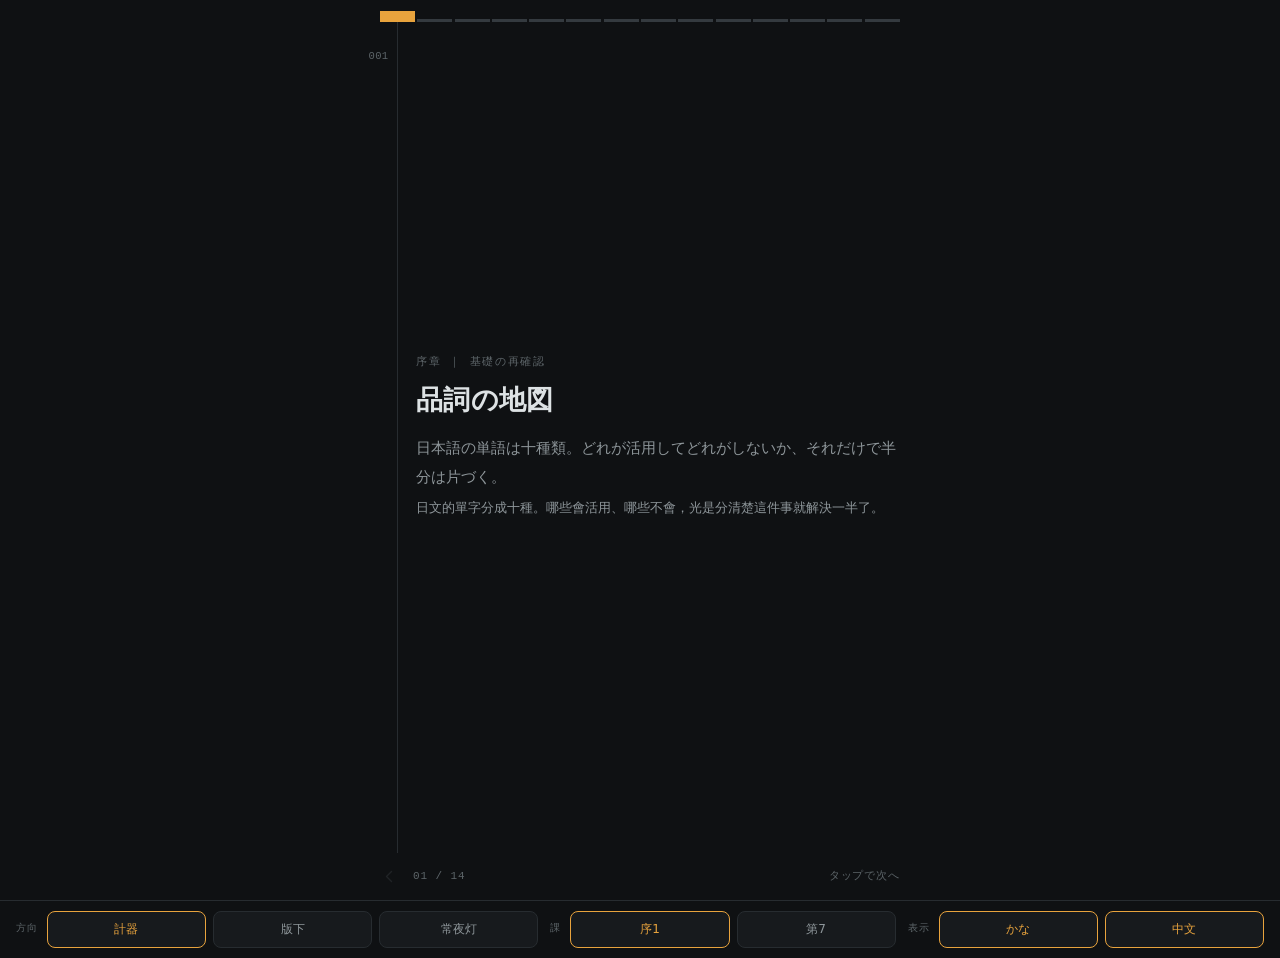
==== prototype.html @ c77ec1c5 "夜文法視覺原型：兩課內容、三個深色方向、言い換えカード" ====
<!DOCTYPE html>
<html lang="ja">
<head>
<meta charset="utf-8">
<meta name="viewport" content="width=device-width, initial-scale=1, viewport-fit=cover">
<meta name="apple-mobile-web-app-capable" content="yes">
<meta name="mobile-web-app-capable" content="yes">
<meta name="apple-mobile-web-app-status-bar-style" content="black-translucent">
<meta name="apple-mobile-web-app-title" content="夜文法">
<meta name="theme-color" content="#0F1113">
<title>夜文法 ｜ 視覺原型</title>
<style>
/* ── 三個深色方向 ───────────────────────────────── */
:root{
  --r-card:14px;
  --f-go:"Hiragino Sans","Hiragino Kaku Gothic ProN","Noto Sans JP","Yu Gothic",system-ui,sans-serif;
  --f-mi:"Hiragino Mincho ProN","Yu Mincho","Noto Serif JP",serif;
  --f-num:ui-monospace,"SF Mono",Menlo,monospace;
}
[data-dir="keiki"]{
  --bg:#0F1113; --bg2:#171A1D; --bg3:#1E2226;
  --tx:#DDE2E4; --tx2:#8E969A; --tx3:#5D6569;
  --sig:#E8A33D; --sig-dim:#7A5A26;
  --rule:#272C30; --rule2:#343A3F;
  --ok:#7FB2A0; --ng:#D2705F;
}
[data-dir="hanshita"]{
  --bg:#14161F; --bg2:#1C1F2B; --bg3:#242835;
  --tx:#E4E0D8; --tx2:#948FA3; --tx3:#615D70;
  --sig:#E2564C; --sig-dim:#75302E;
  --rule:#2A2E3C; --rule2:#373C4D;
  --ok:#8FA9C4; --ng:#E2564C;
}
[data-dir="joyato"]{
  --bg:#191512; --bg2:#221D18; --bg3:#2A241E;
  --tx:#E8DDCD; --tx2:#A3947F; --tx3:#6E6355;
  --sig:#7FA88B; --sig-dim:#3E5546;
  --rule:#2E271F; --rule2:#3C3428;
  --ok:#7FA88B; --ng:#C98A6A;
}

*{box-sizing:border-box;margin:0;padding:0}
html{-webkit-text-size-adjust:100%}
body{
  font-family:var(--f-go);
  background:var(--bg); color:var(--tx);
  min-height:100dvh;
  overscroll-behavior:none;
  -webkit-tap-highlight-color:transparent;
  touch-action:manipulation;
  transition:background .4s ease, color .4s ease;
  line-height:1.75;
}
::selection{background:var(--sig-dim);color:var(--tx)}
:focus-visible{outline:2px solid var(--sig);outline-offset:3px}
::-webkit-scrollbar{width:6px;height:6px}
::-webkit-scrollbar-thumb{background:var(--rule2);border-radius:3px}
::-webkit-scrollbar-track{background:transparent}

.wrap{
  min-height:100dvh; display:flex; flex-direction:column;
  padding-top:env(safe-area-inset-top);
  padding-bottom:env(safe-area-inset-bottom);
  max-width:var(--fw,560px); margin:0 auto;
  position:relative;
}

/* ── 刻度レール ─────────────────────────────────── */
.rail{
  display:flex; align-items:flex-end; gap:2px; height:22px;
  padding:10px 20px 0 20px; flex-shrink:0;
}
.rail i{
  flex:1; height:11px; background:var(--rule2); border-radius:0;
  transform:scaleY(.273); transform-origin:bottom;
  transition:transform .25s ease, background .25s ease;
}
.rail i.done{background:var(--sig-dim)}
.rail i.now{transform:scaleY(1);background:var(--sig)}

/* ── 版面 ───────────────────────────────────────── */
.stage{flex:1; display:flex; min-height:0}
.margin{
  width:38px; flex-shrink:0; padding-top:25px;
  display:flex; flex-direction:column; align-items:center; gap:9px;
  border-right:1px solid var(--rule);
}
.mk{font-family:var(--f-num); font-size:10.5px; letter-spacing:.03em; color:var(--sig)}
.mk.mute{color:var(--tx3)}
.mtick{width:10px;height:1px;background:var(--rule2)}
.mtick.on{background:var(--sig)}
.body{
  flex:1; min-width:0; padding:24px 20px 26px 18px; overflow-y:auto;
  display:flex; flex-direction:column;
}
.inner{width:100%}
.inner.mid{margin:auto 0}

/* ── 共通字體 ───────────────────────────────────── */
.lbl{font-size:11px;letter-spacing:.14em;color:var(--tx3);font-family:var(--f-num)}
.ja{font-family:var(--f-mi); font-size:19px; line-height:1.95; letter-spacing:.01em}
.ja.go{font-family:var(--f-go)}
.rd{font-size:12.5px;color:var(--tx3);line-height:1.7;margin-top:2px;font-family:var(--f-go)}
[data-rd="0"] .rd{display:none}
.zh{font-size:13.5px;color:var(--tx2);line-height:1.7;margin-top:4px}
.zhx{display:block;font-size:13px;color:var(--tx2);line-height:1.8;margin-top:5px}
.meta .zhx{font-size:12.5px;color:var(--tx3);margin-top:3px}
.vwhen .zhx{font-size:12px;color:var(--tx3);margin-top:2px}
[data-zh="0"] .zhx{display:none}
mark{background:none;color:var(--sig);font-weight:600}

/* ── 卡片區塊 ───────────────────────────────────── */
.h1{font-size:27px;line-height:1.4;font-weight:600;letter-spacing:.01em}
.h2{font-size:22px;line-height:1.5;font-weight:600;font-family:var(--f-mi)}
.intro{font-size:15px;color:var(--tx2);margin-top:14px;line-height:1.9;max-width:34em}
.meta{margin-top:18px;display:flex;flex-direction:column;gap:7px}
.meta div{display:flex;gap:10px;font-size:13px;align-items:baseline}
.meta b{font-weight:500;color:var(--tx3);flex-shrink:0;width:3.6em;font-size:11.5px;letter-spacing:.08em}
.meta span{color:var(--tx2);line-height:1.7}
.ex{margin-top:20px;display:flex;flex-direction:column;gap:16px}
.ex li{list-style:none;padding-left:13px;border-left:1px solid var(--rule2)}
ul.cons{margin-top:8px;display:flex;flex-direction:column;gap:11px}
ul.cons li{
  list-style:none;font-size:14px;color:var(--tx);line-height:1.8;
  padding-left:17px;position:relative;
}
ul.cons li::before{
  content:"";position:absolute;left:0;top:.72em;width:7px;height:1px;background:var(--sig);
}
.contrast{
  margin-top:20px;padding:14px 15px;background:var(--bg2);border-radius:var(--r-card);
  font-size:14px;line-height:1.85;color:var(--tx2);
}
.contrast em{font-style:normal;color:var(--tx);font-family:var(--f-mi)}

/* ── 單字 ───────────────────────────────────────── */
.word{display:flex;align-items:baseline;gap:12px;flex-wrap:wrap}
.word .w{font-family:var(--f-mi);font-size:34px;line-height:1.3;letter-spacing:.02em}
.pos{
  font-size:11px;letter-spacing:.1em;color:var(--sig);border:1px solid var(--sig-dim);
  padding:2px 7px;border-radius:3px;font-family:var(--f-go);white-space:nowrap;
}
.wr{font-size:14px;color:var(--tx3);margin-top:6px}
.wz{font-size:17px;color:var(--tx);margin-top:12px}
.note{margin-top:16px;font-size:13px;color:var(--tx2);line-height:1.8;padding-top:14px;border-top:1px solid var(--rule)}

/* ── 言い換え：刻度尺 ───────────────────────────── */
.scale{margin:22px 0 6px;position:relative;padding-bottom:26px}
.scale .bar{height:1px;background:var(--rule2);position:relative;margin:0 4px}
.scale .tick{
  position:absolute;top:-7px;width:1px;height:15px;background:var(--rule2);
  transform:translateX(-50%) scaleY(.6);transform-origin:bottom;
  transition:background .3s ease,transform .3s ease;
}
.scale .tick.on{background:var(--sig);transform:translateX(-50%) scaleY(1)}
.scale .cap{
  position:absolute;top:14px;font-size:10px;color:var(--tx3);
  transform:translateX(-50%);white-space:nowrap;font-family:var(--f-go);
  transition:color .3s ease;
}
.scale .cap.on{color:var(--sig)}
.intent{
  font-size:15px;color:var(--tx2);line-height:1.85;
  padding:14px 15px;background:var(--bg2);border-radius:var(--r-card);
}
.intent b{display:block;font-size:11px;letter-spacing:.14em;color:var(--tx3);
  font-family:var(--f-num);font-weight:400;margin-bottom:7px}
.ask{margin-top:22px;font-size:16px;color:var(--sig);line-height:1.8}
.hint{margin-top:9px;font-size:12.5px;color:var(--tx3)}
.vlist{margin-top:22px;display:flex;flex-direction:column;gap:19px}
.vitem{padding-left:14px;border-left:1px solid var(--rule2)}
.vitem.anchor{border-left-color:var(--sig)}
.vlist.slim{gap:13px}
.vlist.slim .ja{font-size:17px;line-height:1.75}
.vlvl{font-size:11px;letter-spacing:.1em;color:var(--sig);margin-bottom:5px;font-family:var(--f-go)}
.vwhen{font-size:12px;color:var(--tx3);margin-top:5px;line-height:1.7}
.lever{
  margin-top:24px;padding:16px 16px;background:var(--bg2);border-radius:var(--r-card);
}
.lever b{display:block;font-size:11px;letter-spacing:.14em;color:var(--sig);
  font-family:var(--f-num);font-weight:400;margin-bottom:9px}
.lever p{font-size:14px;line-height:1.95;color:var(--tx)}
.lever em{font-style:normal;color:var(--sig);font-weight:600}

/* ── 複習 ───────────────────────────────────────── */
.q{font-family:var(--f-mi);font-size:21px;line-height:1.9;margin-top:6px}
.opts{margin-top:26px;display:flex;flex-direction:column;gap:11px}
.opt{
  background:var(--bg2);border:1px solid var(--rule);color:var(--tx);
  font-family:var(--f-mi);font-size:18px;padding:15px 17px;border-radius:10px;
  text-align:left;cursor:pointer;width:100%;transition:border-color .2s ease,background .2s ease;
}
.opt:active{background:var(--bg3)}
.opt.ok{border-color:var(--ok);color:var(--ok)}
.opt.ng{border-color:var(--ng);color:var(--ng)}
.opt:disabled{cursor:default;opacity:1}
.why{margin-top:18px;font-size:14px;line-height:1.85;color:var(--tx2)}

/* ── 首頁與完了 ─────────────────────────────────── */
.center{flex:1;display:flex;flex-direction:column;justify-content:center;padding:0 26px}
.daynum{font-family:var(--f-num);font-size:12px;letter-spacing:.2em;color:var(--sig)}
.big{font-family:var(--f-mi);font-size:38px;line-height:1.35;margin-top:12px;letter-spacing:.02em}
.grp{font-size:13px;color:var(--tx3);margin-top:12px;letter-spacing:.06em}

/* ── 底部 ───────────────────────────────────────── */
.foot{
  flex-shrink:0;display:flex;align-items:center;gap:14px;
  padding:14px 20px calc(14px + env(safe-area-inset-bottom));
}
.back{
  background:none;border:none;padding:8px;margin:-8px;cursor:pointer;
  color:var(--tx3);display:flex;line-height:0;
}
.back:disabled{opacity:.22}
.count{font-family:var(--f-num);font-size:11px;color:var(--tx3);letter-spacing:.08em}
.spacer{flex:1}
.btn{
  background:var(--sig);color:var(--bg);border:none;font-family:var(--f-go);
  font-size:16px;font-weight:600;padding:15px 34px;border-radius:var(--r-card);
  cursor:pointer;letter-spacing:.04em;
}
.btn:active{filter:brightness(.9)}
.btn.ghost{background:none;color:var(--tx2);border:1px solid var(--rule2);font-weight:400}
.tapzone{position:absolute;inset:0;cursor:pointer;z-index:1}

/* ── 原型控制列（正式版不會有） ─────────────────── */
.proto{
  flex-shrink:0;border-top:1px solid var(--rule);background:var(--bg);
  padding:10px 16px calc(10px + env(safe-area-inset-bottom));
  display:flex;gap:7px;align-items:center;position:relative;z-index:3;
}
.proto span{font-size:9.5px;color:var(--tx3);letter-spacing:.1em;font-family:var(--f-num);margin-right:2px}
.proto button{
  flex:1;background:var(--bg2);border:1px solid var(--rule);color:var(--tx2);
  font-family:var(--f-go);font-size:12px;padding:9px 4px;border-radius:8px;cursor:pointer;
}
.proto button.on{border-color:var(--sig);color:var(--sig)}
.fade{animation:fi .26s cubic-bezier(.16,1,.3,1)}
@keyframes fi{from{opacity:0;transform:translateY(7px)}to{opacity:1;transform:none}}
@media (prefers-reduced-motion:reduce){.fade{animation:none}}
</style>
</head>
<body data-dir="keiki">
<!--
THESIS: 一課是一張印刷指定紙，語感是一支有刻度的量尺。拒絕語言 app 的兩個既定長相：
Duolingo 式的圓角遊戲化卡片，與 Anki 式的灰白極簡表單。
OWN-WORLD: 版下（印刷指定紙）× 夜間計器盤。左側留白欄放朱書き式的邊註，頂部是逐卡點亮的
刻度レール，言い換え用五段檢刻的量尺。明朝體承載日文內容，ゴシック承載介面，
字體本身就是語感軸線的一部分。三個夜間光線方向：計器、版下、常夜灯。
STORY: 他躺著看見今天要學什麼，一路點過去，在言い換えカード先自己想一遍再對答案，
最後知道語感差異是哪個槓桿造成的。
FIRST VIEWPORT: 課號在上方以等寬數字小字標示，單元名以明朝大字居中偏上，
主題群在其下，底部單一「はじめる」按鈕落在拇指自然位置。
FORM: 印刷指定紙與計器盤的融合，自七個候選中選出（抽籤腳本在 Windows 無輸出，已告知）。
FINISH: unreviewed and undocumented is unfinished; this build ends with the finish review, the verdict, and DESIGN.md
-->
<div class="wrap" id="app"></div>
<div class="proto">
  <span>方向</span>
  <button data-d="keiki">計器</button>
  <button data-d="hanshita">版下</button>
  <button data-d="joyato">常夜灯</button>
  <span style="margin-left:5px">課</span>
  <button data-day="1">序1</button>
  <button data-day="7">第7</button>
  <span style="margin-left:5px">表示</span>
  <button id="rdtog">かな</button>
  <button id="zhtog">中文</button>
</div>
<script>
/* ══ 內容：真實課程資料，依 CONTENT-SPEC.md 的結構 ══ */
const DATA = {
1:{
 day:1,part:0,group:"序章 ｜ 基礎の再確認",unit:"品詞の地図",
 intro:{ja:"日本語の単語は十種類。どれが活用してどれがしないか、それだけで半分は片づく。",
   zh:"日文的單字分成十種。哪些會活用、哪些不會，光是分清楚這件事就解決一半了。"},
 patterns:[
  {id:"1a",pattern:"自立語と付属語",
   conjugation:{ja:"単独で文節を作れるか",zh:"判準：能不能自己單獨構成文節"},
   meaning:{ja:"自立語はそれだけで意味が立つ語。付属語は自立語にくっついてしか存在できない語。",
     zh:"自立語自己就有意義。附屬語只能黏在自立語上，沒辦法單獨存在。"},
   register:{ja:"文法用語なので説明の場面だけ",zh:"文法術語，只在說明的時候用得到"},
   examples:[
    {ja:"私は本を読む。",rd:"わたしはほんをよむ。",zh:"自立語是「私、本、読む」，付属語是「は、を」。"},
    {ja:"きれいな花が咲いた。",rd:"きれいなはながさいた。",zh:"自立語是「きれいな、花、咲い」，付属語是「が、た」。"},
    {ja:"早く帰りたい。",rd:"はやくかえりたい。",zh:"自立語是「早く、帰り」，付属語是「たい」。"}],
   constraints:[
    {ja:"付属語は助詞と助動詞の二つだけ。この二つ以外は全部自立語。",
     zh:"附屬語只有助詞與助動詞這兩類，其餘全部都是自立語。"},
    {ja:"助詞は活用しない、助動詞は活用する。二つを分けるのはこれだけ。",
     zh:"助詞不活用，助動詞會活用。區分這兩者就只看這一點。"}],
   contrast:{ja:"「たい」は助動詞なので<em>たかった</em>と形が変わる。「は」は助詞なので何が起きても<em>は</em>のまま。ここが両者の境界線。",
     zh:"「たい」是助動詞，所以會變成「たかった」。「は」是助詞，不管怎樣都還是「は」。這就是兩者的分界線。"}},
  {id:"1b",pattern:"活用する語としない語",
   conjugation:{ja:"後ろの形が変わるか",zh:"判準：語尾會不會變形"},
   meaning:{ja:"十品詞のうち活用するのは動詞、イ形容詞、ナ形容詞、助動詞の四つだけ。",
     zh:"十個品詞裡會活用的只有四個：動詞、イ形容詞、ナ形容詞、助動詞。"},
   register:{ja:"全文体に共通する骨組み",zh:"所有文體共通的骨架"},
   examples:[
    {ja:"読む、読まない、読みます、読めば。",rd:"よむ、よまない、よみます、よめば。",zh:"動詞是活用的。"},
    {ja:"高い、高くない、高かった。",rd:"たかい、たかくない、たかかった。",zh:"イ形容詞是活用的。"},
    {ja:"静かだ、静かではない、静かだった。",rd:"しずかだ、しずかではない、しずかだった。",zh:"ナ形容詞是活用的。"},
    {ja:"ゆっくり。",rd:"ゆっくり。",zh:"副詞不論放到哪裡都是這個形，不活用。"}],
   constraints:[
    {ja:"活用する四つは述語になれる。活用しない語は単独で文を終われない。",
     zh:"會活用的那四類能當述語。不活用的詞沒辦法自己結束一個句子。"},
    {ja:"名詞は活用しないが、だ・です を付ければ述語になる。名詞が活用したのではなく、助動詞が付いただけ。",
     zh:"名詞不活用，但加上「だ・です」就能當述語。那是助動詞接上去，不是名詞自己在變。"}],
   contrast:{ja:"「静か」は名詞に見えるが<em>静かな部屋</em>と な で名詞にかかる。名詞なら<em>静かの部屋</em>になるはずで、そうならないからナ形容詞。",
     zh:"「静か」看起來像名詞，但它是用「な」去修飾名詞。如果真的是名詞，應該要能說「静かの部屋」，實際上不能，所以它是ナ形容詞。"}},
  {id:"1c",pattern:"十品詞の地図",
   conjugation:{ja:"自立語八つ＋付属語二つ",zh:"自立語八類＋附屬語兩類"},
   meaning:{ja:"活用する自立語が動詞・イ形容詞・ナ形容詞。活用しない自立語が名詞・副詞・連体詞・接続詞・感動詞。",
     zh:"會活用的自立語是動詞、イ形容詞、ナ形容詞。不活用的是名詞、副詞、連體詞、接續詞、感嘆詞。"},
   register:{ja:"全文体に共通",zh:"所有文體共通"},
   examples:[
    {ja:"今日は休みだ。",rd:"きょうはやすみだ。",zh:"「今日」是名詞不是副詞，因為它當得了主語。"},
    {ja:"この、その、大きな、いわゆる。",rd:"この、その、おおきな、いわゆる。",zh:"連体詞只能修飾名詞，而且不活用。"},
    {ja:"しかし、したがって、ちなみに。",rd:"しかし、したがって、ちなみに。",zh:"接続詞連接句與句，第 151 課會整組處理。"}],
   constraints:[
    {ja:"副詞は動詞と形容詞にかかる。連体詞は名詞にしかかからない。かかる先で見分ける。",
     zh:"副詞修飾動詞與形容詞，連體詞只修飾名詞。看它修飾誰就能分辨。"},
    {ja:"感動詞（ああ、はい、もしもし）は、活用しないのに単独で文になれる唯一の品詞。",
     zh:"感嘆詞（ああ、はい、もしもし）是唯一不活用、卻能自己成句的品詞。"}],
   contrast:{ja:"「大きな」と「大きい」は意味がほぼ同じでも品詞が違う。<em>大きな</em>は連体詞なので活用せず名詞にしかかからない。<em>箱が大きな</em>とは言えないが<em>箱が大きい</em>とは言える。",
     zh:"「大きな」與「大きい」意思幾乎一樣，品詞卻不同。「大きな」是連體詞，不活用，而且只能修飾名詞。所以能說「箱が大きい」，不能說「箱が大きな」。"}}],
 vocab:[
  {w:"転入届",r:"てんにゅうとどけ",pos:"名",zh:"遷入申報",
   ex:{ja:"引っ越したら十四日以内に転入届を出す。",zh:"搬家後十四天內要辦遷入申報。"},
   note:{ja:"出さないと国民健康保険の切り替えも止まる。",zh:"沒辦的話，國民健保的轉換也會跟著卡住。"}},
  {w:"窓口",r:"まどぐち",pos:"名",zh:"櫃檯、對外窗口",
   ex:{ja:"詳しいことは担当の窓口で聞いてください。",zh:"詳細情形請到負責的櫃檯詢問。"},
   note:{ja:"抽象的な「対外的な担当者」の意味でも使う。",zh:"也可以指抽象的「對外窗口、負責接洽的人」。"}},
  {w:"控え",r:"ひかえ",pos:"名",zh:"存根、副本",
   ex:{ja:"提出したら控えを必ずもらっておく。",zh:"送件後一定要拿到存根。"},
   note:{ja:"動詞「控える」から生まれた名詞。品詞が動いた例。",zh:"由動詞「控える」變出來的名詞，是品詞轉換的例子。"}},
  {w:"記入する",r:"きにゅうする",pos:"動Ⅲ",zh:"填寫",
   ex:{ja:"太枠の中だけ記入してください。",zh:"只要填寫粗框裡面就好。"},
   note:{ja:"和語の「書く」より事務的。書式のある紙に使う。",zh:"比和語的「書く」更事務性，用在有格式的表單上。"}},
  {w:"あらかじめ",r:"あらかじめ",pos:"副",zh:"事先、預先",
   ex:{ja:"あらかじめ電話で確認したほうが早い。",zh:"事先打電話確認比較快。"},
   note:{ja:"活用しないので副詞。「前もって」より少し改まる。",zh:"不活用所以是副詞。比「前もって」再正式一點。"}}],
 paraphrase:{
  intent:"要跟對方說，文件請事先填好再帶過來。",
  axis:"硬さ",
  variants:[
   {level:"くだけた",go:true,ja:"用紙、先に書いといて。",rd:"ようし、さきにかいといて。",zh:"表格先寫一寫喔。",
    when:{ja:"同僚や家族に、立ち話で",zh:"對同事或家人，站著隨口說"}},
   {level:"丁寧",go:true,ja:"用紙はあらかじめ記入しておいてください。",rd:"ようしはあらかじめきにゅうしておいてください。",zh:"表格請事先填好。",
    when:{ja:"社内の標準。誰に言っても事故にならない",zh:"公司內的標準說法，對誰講都不會出事"}},
   {level:"改まった",go:false,ja:"用紙にはあらかじめご記入の上、窓口までお持ちください。",rd:"ようしにはあらかじめごきにゅうのうえ、まどぐちまでおもちください。",zh:"請事先於表格上填寫完畢後，攜至櫃檯。",
    when:{ja:"来客向けの案内文、掲示物",zh:"給訪客看的說明文、公告"}}],
  lever:{ja:"動いたのは三つ。まず<em>語種</em>で、書く（和語）を記入する（漢語サ変）に替えた。次に<em>接続と文末</em>で、といて（縮約）を しておいて にし、さらに ご記入の上 という書面専用の接続にした。最後に<em>待遇表現</em>で、ご記入・お持ちください と相手側の動作を高めた。「〜の上」を口頭で使うと硬すぎて役所の人みたいになるので、そこが 丁寧 と 改まった の境目。",
   zh:"動了三個槓桿。第一是<em>語種</em>，把「書く」（和語）換成「記入する」（漢語サ変）。第二是<em>接續與文末</em>，「といて」這個縮約先還原成「しておいて」，再換成書面專用的「ご記入の上」。第三是<em>待遇表現</em>，用「ご記入」「お持ちください」把對方的動作抬高。「〜の上」講出口會硬得像公家機關在唸稿，那裡就是丁寧與改まった的分界。"}},
 review:[]
},
7:{
 day:7,part:1,group:"第一部 ｜ 助詞",unit:"は と が（一）",
 intro:{ja:"同じ名詞でも、聞き手がそれを知っているかどうかで助詞が変わる。ここが崩れると文章全体が読みにくくなる。",
   zh:"同一個名詞，會因為聽的人知不知道它而換助詞。這裡一亂，整篇文章就變得難讀。"},
 patterns:[
  {id:"7a",pattern:"〜が",
   conjugation:{ja:"名詞＋が"},
   meaning:{ja:"聞き手がまだ知らないものを、話の場に出す。目の前の出来事をそのまま述べるときも が。",
     zh:"把聽的人還不知道的東西端上檯面。直接描述眼前發生的事，也是用 が。"},
   register:{ja:"全文体。話し言葉でも書き言葉でも同じ働き",zh:"所有文體。口語與書面的作用相同"},
   examples:[
    {ja:"あ、エレベーターが来た。",rd:"あ、エレベーターがきた。",zh:"啊，電梯來了。"},
    {ja:"昔々、あるところにおじいさんが住んでいました。",rd:"むかしむかし、あるところにおじいさんがすんでいました。",zh:"很久很久以前，某個地方住著一位老爺爺。"},
    {ja:"どなたが窓口の担当ですか。",rd:"どなたがまどぐちのたんとうですか。",zh:"哪一位是櫃檯的負責人？"}],
   constraints:[
    {ja:"疑問詞が主語のときは必ず が。「誰は来ましたか」は成立しない。",
     zh:"疑問詞當主語的時候一定用 が。「誰は来ましたか」不成立。"},
    {ja:"目の前の現象をそのまま報告する文は が。「雨は降ってきた」にすると、雨について何か言う文に変わってしまう。",
     zh:"直接報告眼前現象的句子用 が。改成「雨は降ってきた」，就變成在談論「雨」這個主題了。"}],
   contrast:{ja:"は に替えると、その名詞がすでに話に出ている前提になる。初めて出す名詞に は を付けると、聞き手は<em>その話は知らないのだが</em>という気持ちになる。",
     zh:"換成 は，就等於預設那個名詞已經在對話裡出現過。對第一次提到的名詞用 は，聽的人心裡會浮現「你講的那個我並不知道啊」。"}},
  {id:"7b",pattern:"〜は",
   conjugation:{ja:"名詞＋は"},
   meaning:{ja:"すでに場に出ているものを主題として取り上げ、それについて述べる。",
     zh:"把已經在檯面上的東西提出來當主題，然後談論它。"},
   register:{ja:"全文体",zh:"所有文體"},
   examples:[
    {ja:"おじいさんは山へ柴刈りに行きました。",rd:"おじいさんはやまへしばかりにいきました。",zh:"老爺爺上山砍柴去了。"},
    {ja:"その書類は窓口で受け取れます。",rd:"そのしょるいはまどぐちでうけとれます。",zh:"那份文件可以在櫃檯領取。"},
    {ja:"田中さんはまだ来ていません。",rd:"たなかさんはまだきていません。",zh:"田中先生還沒到。"}],
   constraints:[
    {ja:"話し手と聞き手の両方が「それ」と特定できるものにしか付かない。",
     zh:"只能接在說話者與聽者雙方都能指認出「就是那個」的東西後面。"},
    {ja:"疑問詞そのものには付かない。「何は」「誰は」は不可。",
     zh:"不能直接接在疑問詞後面，「何は」「誰は」都不行。"}],
   contrast:{ja:"が が場に出す助詞なら、は は場に出たものを受け取る助詞。<em>出す</em>と<em>受ける</em>で役割が分かれていると考えると、次の初出再出の原則がそのまま導ける。",
     zh:"如果說 が 是把東西端上檯面的助詞，は 就是接住檯面上那個東西的助詞。用「端出」與「接住」來理解，下一個初次登場與再次登場的原則就能自然推出來。"}},
  {id:"7c",pattern:"初出と再出",
   conjugation:{ja:"一つの談話の中での流れ",zh:"同一段談話裡的流動"},
   meaning:{ja:"名詞は が で登場し、は で受け継がれる。物語も報告書も同じ。",
     zh:"名詞用 が 登場，用 は 接續下去。故事跟報告書都一樣。"},
   register:{ja:"全文体。特に書き言葉で崩れると読みにくくなる",zh:"所有文體。書面語裡一亂會特別難讀"},
   examples:[
    {ja:"駅前に新しいカフェができた。そのカフェは夜十一時までやっている。",rd:"えきまえにあたらしいカフェができた。そのカフェはよるじゅういちじまでやっている。",zh:"車站前開了一家新咖啡店。那家店營業到晚上十一點。"},
    {ja:"会議で一つ問題が出ました。その問題については明日話しましょう。",rd:"かいぎでひとつもんだいがでました。そのもんだいについてはあしたはなしましょう。",zh:"會議上出現了一個問題。那個問題明天再談吧。"},
    {ja:"担当者から連絡がありました。連絡の内容は添付のとおりです。",rd:"たんとうしゃかられんらくがありました。れんらくのないようはてんぷのとおりです。",zh:"負責人來聯絡了。聯絡內容如附件所示。"}],
   constraints:[
    {ja:"一度 は で受けた名詞をまた が で出すと、別のものを指すか、対比の意味が生じる。",
     zh:"已經用 は 接過的名詞又用 が 端出來，不是在指另一個東西，就是產生了對比的意思。"},
    {ja:"この原則が働かないのが、対比の は と排他の が。それは次の課で扱う。",
     zh:"這個原則不適用的場合是對比的 は 與排他的 が，下一課處理。"}],
   contrast:{ja:"逆に言えば、文章が読みにくいときは この 出す と 受ける の順序が壊れていることが多い。<em>が</em>ばかり続く文章は情報が場に積み上がらず、<em>は</em>から始まる文章は聞き手を置き去りにする。",
     zh:"反過來說，文章讀起來卡的時候，多半是「端出」與「接住」的順序壞掉了。整篇都用 が，資訊堆不起來；劈頭就用 は，會把讀的人丟在後面。"}}],
 vocab:[
  {w:"圏外",r:"けんがい",pos:"名",zh:"收不到訊號",
   ex:{ja:"この辺りはトンネルを抜けるまで圏外だ。",zh:"這一帶到出隧道為止都收不到訊號。"},
   note:{ja:"比喩で「対象外」の意味にも使う。",zh:"也能比喻成「不在範圍內、被排除在外」。"}},
  {w:"再起動",r:"さいきどう",pos:"名・動Ⅲ",zh:"重新開機",
   ex:{ja:"更新のあと一度再起動が必要です。",zh:"更新後需要重新開機一次。"},
   note:{ja:"和語なら「立ち上げ直す」。漢語のほうが硬い。",zh:"和語會說「立ち上げ直す」，漢語這個比較硬。"}},
  {w:"途切れる",r:"とぎれる",pos:"動Ⅱ",zh:"中斷",
   ex:{ja:"電波が途切れて話が聞こえなくなった。",zh:"訊號中斷，聽不到對方說話了。"},
   note:{ja:"自動詞。他動詞は「途切れさせる」ではなく「切る」を使う。",zh:"自動詞。要講他動的時候不用「途切れさせる」，直接用「切る」。"}},
  {w:"立ち上がる",r:"たちあがる",pos:"動Ⅰ",zh:"（程式）啟動",
   ex:{ja:"アプリが立ち上がるまで少し待つ。",zh:"等程式啟動一下。"},
   note:{ja:"人が立つ意味と同じ語。機械にも使うのは和語の柔らかさ。",zh:"跟人站起來是同一個字。能用在機器上，是和語柔軟的地方。"}},
  {w:"頻繁",r:"ひんぱん",pos:"ナ形",zh:"頻繁",
   ex:{ja:"頻繁に落ちるなら設定を見直したほうがいい。",zh:"如果常常當掉，最好檢查一下設定。"},
   note:{ja:"ナ形容詞。副詞にするときは 頻繁に。口語なら しょっちゅう。",zh:"ナ形容詞。當副詞用要說「頻繁に」。口語會說「しょっちゅう」。"}}],
 paraphrase:{
  intent:"要說明，網路常常斷線。",
  axis:"硬さ",
  variants:[
   {level:"くだけた",go:true,ja:"ネット、しょっちゅう切れるんだよね。",rd:"ネット、しょっちゅうきれるんだよね。",zh:"網路常常斷掉耶。",
    when:{ja:"友達や同期に、愚痴まじりで",zh:"對朋友或同期，帶點抱怨"}},
   {level:"丁寧",go:true,ja:"ネットが頻繁に途切れるんです。",rd:"ネットがひんぱんにとぎれるんです。",zh:"網路很常斷線。",
    when:{ja:"同僚や窓口に相談するとき",zh:"跟同事或櫃檯反映的時候"}},
   {level:"改まった",go:false,ja:"通信が頻繁に途切れる状況が続いております。",rd:"つうしんがひんぱんにとぎれるじょうきょうがつづいております。",zh:"通訊頻繁中斷的情形持續發生中。",
    when:{ja:"障害報告、取引先への連絡",zh:"故障報告、通知客戶"}}],
  lever:{ja:"動いたのは四つ。<em>語種</em>で しょっちゅう（和語）を 頻繁に（漢語）に、ネット（外来語の略）を 通信（漢語）に替えた。<em>縮約と省略</em>で、助詞を落とした ネット、 を ネットが と戻した。<em>人称の消去</em>が一番効いていて、切れる という出来事を 途切れる状況が続く と名詞化すると、困っている人の顔が消えて事実報告になる。最後に<em>接続と文末</em>で んだ（説明の口語）を外し ております（謙譲語Ⅱ）にした。ここで が が働いているのも見どころで、通信 は初出なので は ではなく が。",
   zh:"動了四個槓桿。<em>語種</em>上，「しょっちゅう」（和語）換成「頻繁に」（漢語），「ネット」（外來語略稱）換成「通信」（漢語）。<em>縮約與省略</em>上，把省掉的助詞補回來，「ネット、」變成「ネットが」。最有效的是<em>人稱的消去</em>：把「切れる」這個事件名詞化成「途切れる状況が続く」，困擾的人就從畫面上消失了，變成純粹的事實陳述。最後是<em>接續與文末</em>，拿掉口語說明語氣的「んだ」，換成謙讓語Ⅱ的「ております」。這裡也看得到 が 在工作：「通信」是初次登場，所以用 が 不用 は。"}},
 review:[
  {q:"「明日はちょっと＿＿。」（誘いを断るとき）",options:["難しいかな","不可能です"],answer:0,fromDay:6,
   why:{ja:"ぼかしは断定を避けて角を立てないための技術。不可能です は事実として強すぎて、断りではなく拒絶になる。",
     zh:"模糊表達是為了避開斷定、不把話說僵。「不可能です」作為事實太強，那不是婉拒是拒絕。"}},
  {q:"「ビール＿＿ください。」",options:["二杯","二個"],answer:0,fromDay:3,
   why:{ja:"液体を容器で数えるときは 杯。個 は形のあるものを漠然と数えるときで、瓶なら 二本 になる。",
     zh:"液體用容器來數的時候用「杯」。「個」是概略地數有形狀的東西，如果是瓶裝就會說「二本」。"}},
  {q:"「大きな」の品詞は？",options:["連体詞","イ形容詞"],answer:0,fromDay:1,
   why:{ja:"大きな は活用しない。大きい・大きくない と変化できるのがイ形容詞で、大きな にはその形がない。",
     zh:"「大きな」不活用。能變成「大きい・大きくない」的才是イ形容詞，「大きな」沒有那些形。"}}]
}};

const LEVELS=["くだけた","普通","丁寧","改まった","格式"];
const DIRS=["keiki","hanshita","joyato"];
const app=document.getElementById("app");
let day=1,idx=0,stage=0,answered={};

/* 卡片序列 */
function cards(d){
  const c=[{t:"topic"}];
  d.patterns.forEach((p,i)=>{c.push({t:"pattern",i});c.push({t:"cons",i})});
  d.vocab.forEach((v,i)=>c.push({t:"vocab",i}));
  c.push({t:"para"});
  d.review.forEach((r,i)=>c.push({t:"review",i}));
  c.push({t:"done"});
  return c;
}
const esc=s=>s.replace(/[&<]/g,m=>({"&":"&amp;","<":"&lt;"}[m]));
const ARROW='<svg width="19" height="19" viewBox="0 0 19 19" fill="none" stroke="currentColor" stroke-width="1.4" stroke-linecap="round" stroke-linejoin="round"><path d="M11.5 4.5 6.5 9.5l5 5"/></svg>';
const SCALEMARK='<svg width="15" height="11" viewBox="0 0 15 11" fill="none" stroke="currentColor" stroke-width="1" stroke-linecap="round" style="color:var(--sig)"><path d="M.5 8h14M3 8V4M7.5 8V2.5M12 8V5"/></svg>';
const REVMARK='<svg width="13" height="10" viewBox="0 0 13 10" fill="none" stroke="currentColor" stroke-width="1" stroke-linecap="round" stroke-linejoin="round" style="color:var(--tx3)"><path d="M12.5 1v2.5a2 2 0 0 1-2 2H1.5M4 3 1.5 5.5 4 8"/></svg>';
const dayMark=n=>`<div class="mk mute">${String(n).padStart(3,"0")}</div>`;
/* 雙語欄位：字串視為只有日文，物件則日文在上中文在下 */
const bi=o=>typeof o==="string"?o:o.ja+(o.zh?`<span class="zhx">${o.zh}</span>`:"");

function railHTML(n,cur){
  let s='<div class="rail">';
  for(let i=0;i<n;i++)s+=`<i class="${i<cur?"done":i===cur?"now":""}"></i>`;
  return s+"</div>";
}
function exHTML(list,mincho){
  return '<ul class="ex">'+list.map(e=>
    `<li><div class="ja${mincho?"":" go"}">${esc(e.ja)}</div>`+
    `<div class="rd">${esc(e.rd)}</div><div class="zh">${esc(e.zh)}</div></li>`).join("")+"</ul>";
}

function render(){
  const d=DATA[day],seq=cards(d),c=seq[idx];
  let margin="",body="",foot="",tap=true;

  if(c.t==="topic"){
    margin=dayMark(d.day);
    body=`<div class="lbl">${esc(d.group)}</div>
      <h1 class="h1" style="margin-top:10px;font-family:var(--f-mi)">${esc(d.unit)}</h1>
      <p class="intro">${bi(d.intro)}</p>`;
  }
  else if(c.t==="pattern"){
    const p=d.patterns[c.i];
    margin=dayMark(d.day)+`<div class="mk">${p.id}</div><div class="mtick on"></div>`;
    body=`<div class="h2">${esc(p.pattern)}</div>
      <div class="meta">
        <div><b>接続</b><span>${bi(p.conjugation)}</span></div>
        <div><b>意味</b><span>${bi(p.meaning)}</span></div>
        <div><b>文体</b><span>${bi(p.register)}</span></div>
      </div>${exHTML(p.examples,true)}`;
  }
  else if(c.t==="cons"){
    const p=d.patterns[c.i];
    margin=dayMark(d.day)+`<div class="mk">${p.id}</div><div class="mtick"></div><div class="mtick on"></div>`;
    body=`<div class="lbl">使用制限</div>
      <div class="h2" style="margin-top:8px;font-size:19px">${esc(p.pattern)}</div>
      <ul class="cons">${p.constraints.map(x=>`<li>${bi(x)}</li>`).join("")}</ul>
      <div class="contrast">${bi(p.contrast)}</div>`;
  }
  else if(c.t==="vocab"){
    const v=d.vocab[c.i];
    margin=dayMark(d.day)+`<div class="mk">${String(c.i+1).padStart(2,"0")}<span style="color:var(--tx3)">/${d.vocab.length}</span></div>`;
    body=`<div class="word"><div class="w">${esc(v.w)}</div><div class="pos">${esc(v.pos)}</div></div>
      <div class="wr">${esc(v.r)}</div>
      <div class="wz">${esc(v.zh)}</div>
      <ul class="ex" style="margin-top:24px"><li><div class="ja">${esc(v.ex.ja)}</div>
      <div class="zh">${esc(v.ex.zh)}</div></li></ul>
      <div class="note">${bi(v.note)}</div>`;
  }
  else if(c.t==="para"){
    const p=d.paraphrase;
    margin=dayMark(d.day)+SCALEMARK;
    const pos=l=>LEVELS.indexOf(l), used=p.variants.map(v=>pos(v.level));
    let sc='<div class="scale"><div class="bar">';
    LEVELS.forEach((l,i)=>{
      const x=(i/(LEVELS.length-1))*100;
      const on=stage>=1&&used.includes(i);
      sc+=`<div class="tick${on?" on":""}" style="left:${x}%"></div>`;
      sc+=`<div class="cap${on?" on":""}" style="left:${x}%">${l}</div>`;
    });
    sc+="</div></div>";
    const anchor=p.variants.find(v=>v.level==="丁寧")||p.variants[1];
    body=`<div class="lbl">言い換え ｜ ${esc(p.axis)}の軸</div>${sc}
      <div class="intent"><b>伝えたい内容</b>${esc(p.intent)}</div>`;
    if(stage===0){
      body+=`<div class="vlist"><div class="vitem anchor">
        <div class="vlvl">いま言えるところ</div>
        <div class="ja go">${esc(anchor.ja)}</div><div class="rd">${esc(anchor.rd)}</div></div></div>
        <div class="ask">${p.axis==="硬さ"?"もっとくだけては？　もっと改まっては？":"もっとぼかすには？　もっと精密にするには？"}</div>
        <div class="hint">口に出さなくていい。心の中で一度言ってから進む。</div>`;
    }else if(stage===1){
      body+='<div class="vlist">'+p.variants.map(v=>
        `<div class="vitem"><div class="vlvl">${esc(v.level)}</div>
        <div class="ja${v.go?" go":""}">${esc(v.ja)}</div>
        <div class="rd">${esc(v.rd)}</div><div class="zh">${esc(v.zh)}</div>
        <div class="vwhen">${bi(v.when)}</div></div>`).join("")+"</div>";
    }else{
      body+='<div class="vlist slim">'+p.variants.map(v=>
        `<div class="vitem"><div class="vlvl">${esc(v.level)}</div>
        <div class="ja${v.go?" go":""}">${esc(v.ja)}</div></div>`).join("")+"</div>"+
        `<div class="lever"><b>何が効いたか　この差はどこから来たか</b><p>${bi(p.lever)}</p></div>`;
    }
  }
  else if(c.t==="review"){
    const r=d.review[c.i],key=day+"-"+c.i,a=answered[key];
    margin=dayMark(d.day)+REVMARK+`<div class="mk mute">${String(r.fromDay).padStart(3,"0")}</div>`;
    body=`<div class="lbl">かるい復習 ${c.i+1} / ${d.review.length}</div>
      <div class="q">${esc(r.q)}</div><div class="opts">`+
      r.options.map((o,i)=>{
        let cl="opt";
        if(a!==undefined)cl+= i===r.answer?" ok":(i===a?" ng":"");
        return `<button class="${cl}" data-opt="${i}" ${a!==undefined?"disabled":""}>${esc(o)}</button>`;
      }).join("")+"</div>";
    if(a!==undefined)body+=`<div class="why">${bi(r.why)}</div>`;
    tap = a!==undefined;
  }
  else if(c.t==="done"){
    margin=dayMark(d.day);
    body=`<div class="daynum">第 ${String(d.day).padStart(3,"0")} 課　完了</div>
      <div class="big" style="font-size:29px">${esc(d.unit)}</div>
      <div style="margin-top:30px;display:flex;flex-direction:column;gap:13px">
      ${d.patterns.map(p=>`<div style="display:flex;gap:14px;align-items:baseline">
        <span class="lbl" style="width:2.2em;flex-shrink:0">${p.id}</span>
        <span style="font-family:var(--f-mi);font-size:17px">${esc(p.pattern)}</span></div>`).join("")}
      </div>
      <div class="grp" style="margin-top:32px">明日：第 ${d.day+1} 課</div>`;
    tap=false;
    foot=`<button class="btn ghost" id="again">もう一度</button><div class="spacer"></div>
          <button class="btn" id="home">おわり</button>`;
  }

  const total=seq.length;
  if(!foot)foot=`<button class="back" id="back" ${idx===0?"disabled":""}>${ARROW}</button>
    <div class="count">${String(idx+1).padStart(2,"0")} / ${String(total).padStart(2,"0")}</div>
    <div class="spacer"></div>
    <div class="count" style="color:var(--tx3)">${c.t==="para"&&stage<2?"タップで続き":"タップで次へ"}</div>`;

  app.innerHTML=railHTML(total,idx)+
    `<div class="stage"><div class="margin">${margin}</div>
     <div class="body"><div class="inner fade${c.t==="topic"||c.t==="done"?" mid":""}">${body}</div></div></div>
     <div class="foot">${foot}</div>`+
    (tap?'<div class="tapzone" id="tz"></div>':"");

  const tz=document.getElementById("tz");
  if(tz)tz.onclick=()=>{ if(Date.now()-swipedAt>400)next(); };
  const b=document.getElementById("back");
  if(b)b.onclick=e=>{e.stopPropagation();prev()};
  app.querySelectorAll("[data-opt]").forEach(el=>el.onclick=e=>{
    e.stopPropagation();
    answered[day+"-"+cards(DATA[day])[idx].i]=+el.dataset.opt;render();
  });
  const ag=document.getElementById("again");
  if(ag)ag.onclick=()=>{idx=0;stage=0;answered={};render()};
  const hm=document.getElementById("home");
  if(hm)hm.onclick=()=>{idx=0;stage=0;answered={};render()};
}
function next(){
  const seq=cards(DATA[day]),c=seq[idx];
  if(c.t==="para"&&stage<2){stage++;render();return}
  if(idx<seq.length-1){idx++;stage=0;render()}
}
function prev(){
  const c=cards(DATA[day])[idx];
  if(c.t==="para"&&stage>0){stage--;render();return}
  if(idx>0){idx--;stage=cards(DATA[day])[idx].t==="para"?2:0;render()}
}
document.addEventListener("keydown",e=>{
  if(e.key==="ArrowRight"||e.key===" ")next();
  if(e.key==="ArrowLeft")prev();
});
/* 左右滑動。垂直捲動優先，斜著滑不算 */
let sx=0,sy=0,swipedAt=0;
app.addEventListener("touchstart",e=>{
  const t=e.changedTouches[0];sx=t.clientX;sy=t.clientY;
},{passive:true});
app.addEventListener("touchend",e=>{
  const t=e.changedTouches[0],dx=t.clientX-sx,dy=t.clientY-sy;
  if(Math.abs(dx)>55&&Math.abs(dx)>Math.abs(dy)*1.6){
    swipedAt=Date.now();
    if(dx<0)next(); else prev();
  }
},{passive:true});
document.querySelectorAll("[data-d]").forEach(b=>b.onclick=()=>{
  document.body.dataset.dir=b.dataset.d;
  document.querySelectorAll("[data-d]").forEach(x=>x.classList.toggle("on",x===b));
});
const rdBtn=document.getElementById("rdtog"),zhBtn=document.getElementById("zhtog");
rdBtn.onclick=()=>{
  const on=document.body.dataset.rd!=="0";
  document.body.dataset.rd=on?"0":"1";
  rdBtn.classList.toggle("on",!on);
};
zhBtn.onclick=()=>{
  const on=document.body.dataset.zh!=="0";
  document.body.dataset.zh=on?"0":"1";
  zhBtn.classList.toggle("on",!on);
};
document.querySelectorAll("[data-day]").forEach(b=>b.onclick=()=>{
  day=+b.dataset.day;idx=0;stage=0;answered={};
  document.querySelectorAll("[data-day]").forEach(x=>x.classList.toggle("on",x===b));
  render();
});
/* 網址參數：?dir=keiki|hanshita|joyato &day=1|7 &i=卡片序號 &s=言い換え段階 */
const qs=new URLSearchParams(location.search);
const qd=qs.get("dir"); if(qd&&DIRS.includes(qd))document.body.dataset.dir=qd;
const qw=+qs.get("w"); if(qw>=280&&qw<=560)document.documentElement.style.setProperty("--fw",qw+"px");
const qy=+qs.get("day"); if(DATA[qy])day=qy;
const qi=+qs.get("i"); if(qi>=0&&qi<cards(DATA[day]).length)idx=qi;
const q3=+qs.get("s"); if(q3>=0&&q3<=2)stage=q3;
document.body.dataset.rd=qs.get("rd")==="0"?"0":"1";
document.body.dataset.zh=qs.get("zh")==="0"?"0":"1";
if(document.body.dataset.rd==="1")document.getElementById("rdtog").classList.add("on");
if(document.body.dataset.zh==="1")document.getElementById("zhtog").classList.add("on");
if(qs.get("ans")==="1")DATA[day].review.forEach((r,i)=>answered[day+"-"+i]=r.answer);
document.querySelector(`[data-d="${document.body.dataset.dir}"]`).classList.add("on");
document.querySelector(`[data-day="${day}"]`).classList.add("on");
render();
if(qs.get("dbg")==="1"){
  const w=document.querySelector(".wrap"),b=document.querySelector(".body"),
        st=document.querySelector(".stage"),pr=document.querySelector(".proto");
  const d=document.createElement("div");
  d.style.cssText="position:fixed;top:0;left:0;z-index:99;background:#000;color:#0f0;font:11px monospace;padding:4px;line-height:1.5;white-space:pre";
  d.textContent=[
   "innerW "+innerWidth+"  docClientW "+document.documentElement.clientWidth,
   "html.sW "+document.documentElement.scrollWidth+"  body.sW "+document.body.scrollWidth,
   "wrap "+w.offsetWidth+"  stage "+st.offsetWidth+"  body "+b.offsetWidth,
   "proto "+pr.offsetWidth+"  proto.sW "+pr.scrollWidth
  ].join("\n");
  document.body.appendChild(d);
}
</script>
</body>
</html>
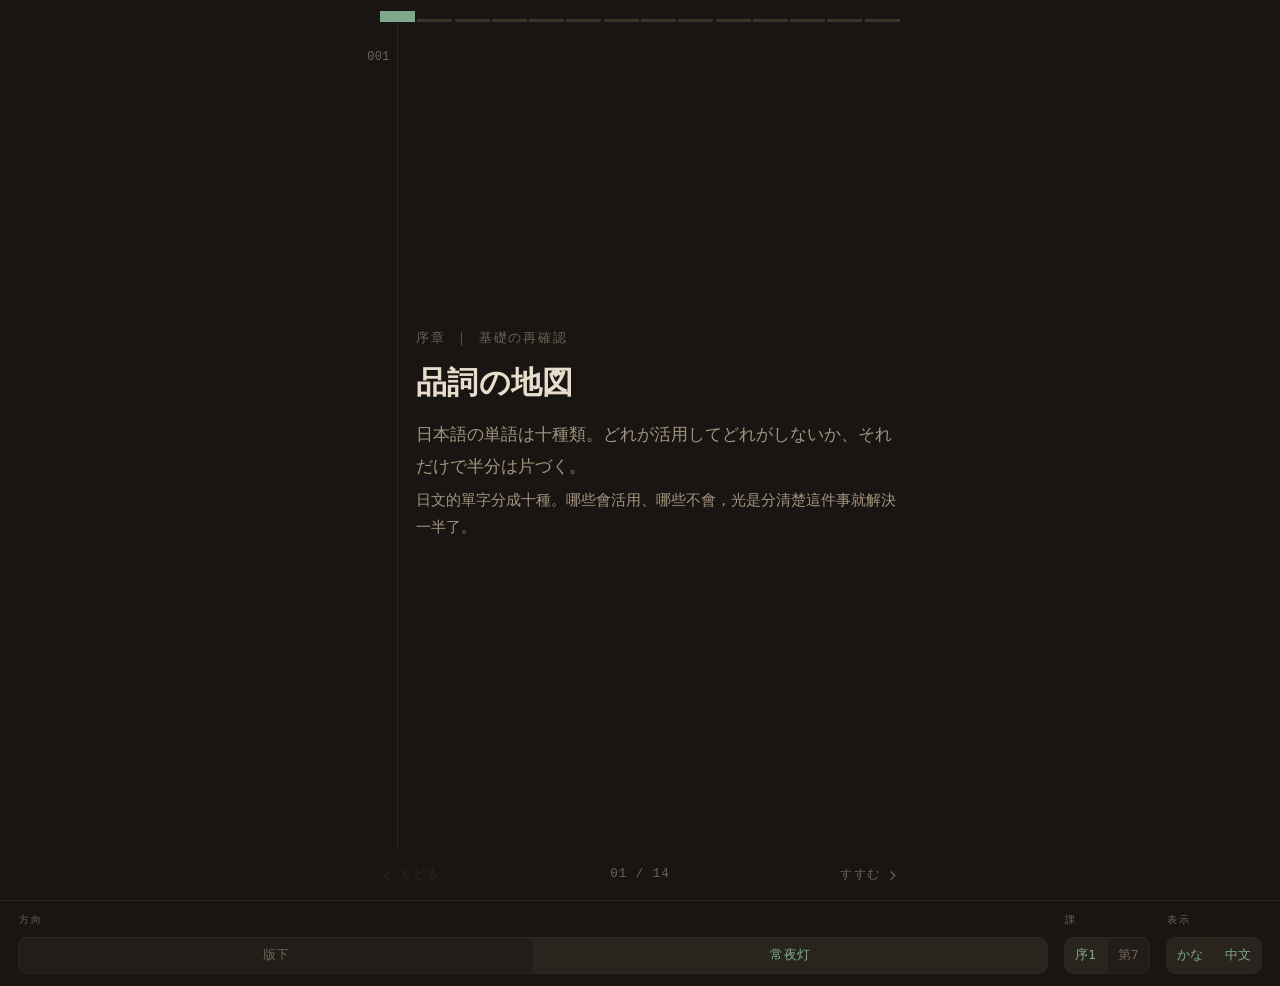
==== commit 89e04ed0: "刪除計器方向、字級放大一級半、翻頁改成左右半屏 依使用者 2026-08-06 的回饋：  - 刪掉計器方向，只留版下與常夜灯，預設常夜灯。 - 字級整體 ×1.15，.ja 行距同步由 1.95 收" ====
--- a/prototype.html
+++ b/prototype.html
@@ -7,7 +7,7 @@
 <meta name="mobile-web-app-capable" content="yes">
 <meta name="apple-mobile-web-app-status-bar-style" content="black-translucent">
 <meta name="apple-mobile-web-app-title" content="夜文法">
-<meta name="theme-color" content="#0F1113">
+<meta name="theme-color" content="#191512">
 <title>夜文法 ｜ 視覺原型</title>
 <style>
 /* ── 三個深色方向 ───────────────────────────────── */
@@ -16,13 +16,6 @@
   --f-go:"Hiragino Sans","Hiragino Kaku Gothic ProN","Noto Sans JP","Yu Gothic",system-ui,sans-serif;
   --f-mi:"Hiragino Mincho ProN","Yu Mincho","Noto Serif JP",serif;
   --f-num:ui-monospace,"SF Mono",Menlo,monospace;
-}
-[data-dir="keiki"]{
-  --bg:#0F1113; --bg2:#171A1D; --bg3:#1E2226;
-  --tx:#DDE2E4; --tx2:#8E969A; --tx3:#5D6569;
-  --sig:#E8A33D; --sig-dim:#7A5A26;
-  --rule:#272C30; --rule2:#343A3F;
-  --ok:#7FB2A0; --ng:#D2705F;
 }
 [data-dir="hanshita"]{
   --bg:#14161F; --bg2:#1C1F2B; --bg3:#242835;
@@ -85,7 +78,7 @@
   display:flex; flex-direction:column; align-items:center; gap:9px;
   border-right:1px solid var(--rule);
 }
-.mk{font-family:var(--f-num); font-size:10.5px; letter-spacing:.03em; color:var(--sig)}
+.mk{font-family:var(--f-num); font-size:12px; letter-spacing:.03em; color:var(--sig)}
 .mk.mute{color:var(--tx3)}
 .mtick{width:10px;height:1px;background:var(--rule2)}
 .mtick.on{background:var(--sig)}
@@ -97,31 +90,31 @@
 .inner.mid{margin:auto 0}
 
 /* ── 共通字體 ───────────────────────────────────── */
-.lbl{font-size:11px;letter-spacing:.14em;color:var(--tx3);font-family:var(--f-num)}
-.ja{font-family:var(--f-mi); font-size:19px; line-height:1.95; letter-spacing:.01em}
+.lbl{font-size:12.5px;letter-spacing:.14em;color:var(--tx3);font-family:var(--f-num)}
+.ja{font-family:var(--f-mi); font-size:22px; line-height:1.85; letter-spacing:.01em}
 .ja.go{font-family:var(--f-go)}
-.rd{font-size:12.5px;color:var(--tx3);line-height:1.7;margin-top:2px;font-family:var(--f-go)}
+.rd{font-size:14.5px;color:var(--tx3);line-height:1.7;margin-top:2px;font-family:var(--f-go)}
 [data-rd="0"] .rd{display:none}
-.zh{font-size:13.5px;color:var(--tx2);line-height:1.7;margin-top:4px}
-.zhx{display:block;font-size:13px;color:var(--tx2);line-height:1.8;margin-top:5px}
-.meta .zhx{font-size:12.5px;color:var(--tx3);margin-top:3px}
-.vwhen .zhx{font-size:12px;color:var(--tx3);margin-top:2px}
+.zh{font-size:15.5px;color:var(--tx2);line-height:1.7;margin-top:4px}
+.zhx{display:block;font-size:15px;color:var(--tx2);line-height:1.8;margin-top:5px}
+.meta .zhx{font-size:14.5px;color:var(--tx3);margin-top:3px}
+.vwhen .zhx{font-size:14px;color:var(--tx3);margin-top:2px}
 [data-zh="0"] .zhx{display:none}
 mark{background:none;color:var(--sig);font-weight:600}
 
 /* ── 卡片區塊 ───────────────────────────────────── */
-.h1{font-size:27px;line-height:1.4;font-weight:600;letter-spacing:.01em}
-.h2{font-size:22px;line-height:1.5;font-weight:600;font-family:var(--f-mi)}
-.intro{font-size:15px;color:var(--tx2);margin-top:14px;line-height:1.9;max-width:34em}
+.h1{font-size:31px;line-height:1.4;font-weight:600;letter-spacing:.01em}
+.h2{font-size:25.5px;line-height:1.5;font-weight:600;font-family:var(--f-mi)}
+.intro{font-size:17px;color:var(--tx2);margin-top:14px;line-height:1.9;max-width:34em}
 .meta{margin-top:18px;display:flex;flex-direction:column;gap:7px}
-.meta div{display:flex;gap:10px;font-size:13px;align-items:baseline}
-.meta b{font-weight:500;color:var(--tx3);flex-shrink:0;width:3.6em;font-size:11.5px;letter-spacing:.08em}
+.meta div{display:flex;gap:10px;font-size:15px;align-items:baseline}
+.meta b{font-weight:500;color:var(--tx3);flex-shrink:0;width:3.6em;font-size:13px;letter-spacing:.08em}
 .meta span{color:var(--tx2);line-height:1.7}
 .ex{margin-top:20px;display:flex;flex-direction:column;gap:16px}
 .ex li{list-style:none;padding-left:13px;border-left:1px solid var(--rule2)}
 ul.cons{margin-top:8px;display:flex;flex-direction:column;gap:11px}
 ul.cons li{
-  list-style:none;font-size:14px;color:var(--tx);line-height:1.8;
+  list-style:none;font-size:16px;color:var(--tx);line-height:1.8;
   padding-left:17px;position:relative;
 }
 ul.cons li::before{
@@ -129,20 +122,20 @@
 }
 .contrast{
   margin-top:20px;padding:14px 15px;background:var(--bg2);border-radius:var(--r-card);
-  font-size:14px;line-height:1.85;color:var(--tx2);
+  font-size:16px;line-height:1.85;color:var(--tx2);
 }
 .contrast em{font-style:normal;color:var(--tx);font-family:var(--f-mi)}
 
 /* ── 單字 ───────────────────────────────────────── */
 .word{display:flex;align-items:baseline;gap:12px;flex-wrap:wrap}
-.word .w{font-family:var(--f-mi);font-size:34px;line-height:1.3;letter-spacing:.02em}
+.word .w{font-family:var(--f-mi);font-size:39px;line-height:1.3;letter-spacing:.02em}
 .pos{
-  font-size:11px;letter-spacing:.1em;color:var(--sig);border:1px solid var(--sig-dim);
+  font-size:12.5px;letter-spacing:.1em;color:var(--sig);border:1px solid var(--sig-dim);
   padding:2px 7px;border-radius:3px;font-family:var(--f-go);white-space:nowrap;
 }
-.wr{font-size:14px;color:var(--tx3);margin-top:6px}
-.wz{font-size:17px;color:var(--tx);margin-top:12px}
-.note{margin-top:16px;font-size:13px;color:var(--tx2);line-height:1.8;padding-top:14px;border-top:1px solid var(--rule)}
+.wr{font-size:16px;color:var(--tx3);margin-top:6px}
+.wz{font-size:19.5px;color:var(--tx);margin-top:12px}
+.note{margin-top:16px;font-size:15px;color:var(--tx2);line-height:1.8;padding-top:14px;border-top:1px solid var(--rule)}
 
 /* ── 言い換え：刻度尺 ───────────────────────────── */
 .scale{margin:22px 0 6px;position:relative;padding-bottom:26px}
@@ -154,93 +147,111 @@
 }
 .scale .tick.on{background:var(--sig);transform:translateX(-50%) scaleY(1)}
 .scale .cap{
-  position:absolute;top:14px;font-size:10px;color:var(--tx3);
+  position:absolute;top:14px;font-size:11.5px;color:var(--tx3);
   transform:translateX(-50%);white-space:nowrap;font-family:var(--f-go);
   transition:color .3s ease;
 }
 .scale .cap.on{color:var(--sig)}
 .intent{
-  font-size:15px;color:var(--tx2);line-height:1.85;
+  font-size:17px;color:var(--tx2);line-height:1.85;
   padding:14px 15px;background:var(--bg2);border-radius:var(--r-card);
 }
-.intent b{display:block;font-size:11px;letter-spacing:.14em;color:var(--tx3);
+.intent b{display:block;font-size:12.5px;letter-spacing:.14em;color:var(--tx3);
   font-family:var(--f-num);font-weight:400;margin-bottom:7px}
-.ask{margin-top:22px;font-size:16px;color:var(--sig);line-height:1.8}
-.hint{margin-top:9px;font-size:12.5px;color:var(--tx3)}
+.ask{margin-top:22px;font-size:18.5px;color:var(--sig);line-height:1.8}
+.hint{margin-top:9px;font-size:14.5px;color:var(--tx3)}
 .vlist{margin-top:22px;display:flex;flex-direction:column;gap:19px}
 .vitem{padding-left:14px;border-left:1px solid var(--rule2)}
 .vitem.anchor{border-left-color:var(--sig)}
 .vlist.slim{gap:13px}
-.vlist.slim .ja{font-size:17px;line-height:1.75}
-.vlvl{font-size:11px;letter-spacing:.1em;color:var(--sig);margin-bottom:5px;font-family:var(--f-go)}
-.vwhen{font-size:12px;color:var(--tx3);margin-top:5px;line-height:1.7}
+.vlist.slim .ja{font-size:19.5px;line-height:1.75}
+.vlvl{font-size:12.5px;letter-spacing:.1em;color:var(--sig);margin-bottom:5px;font-family:var(--f-go)}
+.vwhen{font-size:14px;color:var(--tx3);margin-top:5px;line-height:1.7}
 .lever{
   margin-top:24px;padding:16px 16px;background:var(--bg2);border-radius:var(--r-card);
 }
-.lever b{display:block;font-size:11px;letter-spacing:.14em;color:var(--sig);
+.lever b{display:block;font-size:12.5px;letter-spacing:.14em;color:var(--sig);
   font-family:var(--f-num);font-weight:400;margin-bottom:9px}
-.lever p{font-size:14px;line-height:1.95;color:var(--tx)}
+.lever p{font-size:16px;line-height:1.95;color:var(--tx)}
 .lever em{font-style:normal;color:var(--sig);font-weight:600}
 
 /* ── 複習 ───────────────────────────────────────── */
-.q{font-family:var(--f-mi);font-size:21px;line-height:1.9;margin-top:6px}
+.q{font-family:var(--f-mi);font-size:24px;line-height:1.9;margin-top:6px}
 .opts{margin-top:26px;display:flex;flex-direction:column;gap:11px}
 .opt{
   background:var(--bg2);border:1px solid var(--rule);color:var(--tx);
-  font-family:var(--f-mi);font-size:18px;padding:15px 17px;border-radius:10px;
+  font-family:var(--f-mi);font-size:20.5px;padding:15px 17px;border-radius:10px;
   text-align:left;cursor:pointer;width:100%;transition:border-color .2s ease,background .2s ease;
 }
+.opt{position:relative;z-index:2}
 .opt:active{background:var(--bg3)}
 .opt.ok{border-color:var(--ok);color:var(--ok)}
 .opt.ng{border-color:var(--ng);color:var(--ng)}
 .opt:disabled{cursor:default;opacity:1}
-.why{margin-top:18px;font-size:14px;line-height:1.85;color:var(--tx2)}
+.why{margin-top:18px;font-size:16px;line-height:1.85;color:var(--tx2)}
 
 /* ── 首頁與完了 ─────────────────────────────────── */
 .center{flex:1;display:flex;flex-direction:column;justify-content:center;padding:0 26px}
-.daynum{font-family:var(--f-num);font-size:12px;letter-spacing:.2em;color:var(--sig)}
-.big{font-family:var(--f-mi);font-size:38px;line-height:1.35;margin-top:12px;letter-spacing:.02em}
-.grp{font-size:13px;color:var(--tx3);margin-top:12px;letter-spacing:.06em}
+.daynum{font-family:var(--f-num);font-size:14px;letter-spacing:.2em;color:var(--sig)}
+.big{font-family:var(--f-mi);font-size:43.5px;line-height:1.35;margin-top:12px;letter-spacing:.02em}
+.grp{font-size:15px;color:var(--tx3);margin-top:12px;letter-spacing:.06em}
 
 /* ── 底部 ───────────────────────────────────────── */
 .foot{
   flex-shrink:0;display:flex;align-items:center;gap:14px;
   padding:14px 20px calc(14px + env(safe-area-inset-bottom));
 }
-.back{
-  background:none;border:none;padding:8px;margin:-8px;cursor:pointer;
-  color:var(--tx3);display:flex;line-height:0;
-}
-.back:disabled{opacity:.22}
-.count{font-family:var(--f-num);font-size:11px;color:var(--tx3);letter-spacing:.08em}
+.navhint{
+  display:flex;align-items:center;gap:5px;line-height:0;
+  font-family:var(--f-num);font-size:12px;color:var(--tx3);letter-spacing:.1em;
+}
+.navhint span{line-height:1}
+.navhint.off{opacity:.22}
+.count{font-family:var(--f-num);font-size:12.5px;color:var(--tx3);letter-spacing:.08em}
 .spacer{flex:1}
 .btn{
   background:var(--sig);color:var(--bg);border:none;font-family:var(--f-go);
-  font-size:16px;font-weight:600;padding:15px 34px;border-radius:var(--r-card);
+  font-size:18.5px;font-weight:600;padding:15px 34px;border-radius:var(--r-card);
   cursor:pointer;letter-spacing:.04em;
 }
 .btn:active{filter:brightness(.9)}
 .btn.ghost{background:none;color:var(--tx2);border:1px solid var(--rule2);font-weight:400}
-.tapzone{position:absolute;inset:0;cursor:pointer;z-index:1}
+
+/* ── 左右分頁的點擊區。右半前進，左半後退 ───────── */
+.tapzone{position:absolute;top:0;bottom:0;width:50%;cursor:pointer;z-index:1}
+.tapzone.tprev{left:0}
+.tapzone.tnext{right:0}
 
 /* ── 原型控制列（正式版不會有） ─────────────────── */
 .proto{
   flex-shrink:0;border-top:1px solid var(--rule);background:var(--bg);
-  padding:10px 16px calc(10px + env(safe-area-inset-bottom));
-  display:flex;gap:7px;align-items:center;position:relative;z-index:3;
-}
-.proto span{font-size:9.5px;color:var(--tx3);letter-spacing:.1em;font-family:var(--f-num);margin-right:2px}
-.proto button{
-  flex:1;background:var(--bg2);border:1px solid var(--rule);color:var(--tx2);
-  font-family:var(--f-go);font-size:12px;padding:9px 4px;border-radius:8px;cursor:pointer;
-}
-.proto button.on{border-color:var(--sig);color:var(--sig)}
+  padding:12px 18px calc(12px + env(safe-area-inset-bottom));
+  display:flex;gap:16px;align-items:flex-end;position:relative;z-index:3;
+}
+.pgrp{display:flex;flex-direction:column;gap:7px;min-width:0}
+.pgrp.wide{flex:1}
+.pgrp>span{
+  font-size:9.5px;color:var(--tx3);letter-spacing:.16em;
+  font-family:var(--f-num);padding-left:1px;
+}
+.seg{
+  display:flex;background:var(--bg2);border:1px solid var(--rule);
+  border-radius:9px;overflow:hidden;
+}
+.seg button{
+  flex:1;min-width:0;background:none;border:none;border-left:1px solid var(--rule);
+  color:var(--tx3);font-family:var(--f-go);font-size:12.5px;letter-spacing:.02em;
+  padding:9px 10px;cursor:pointer;white-space:nowrap;
+  transition:color .2s ease,background .2s ease;
+}
+.seg button:first-child{border-left:none}
+.seg button.on{background:var(--bg3);color:var(--sig)}
 .fade{animation:fi .26s cubic-bezier(.16,1,.3,1)}
 @keyframes fi{from{opacity:0;transform:translateY(7px)}to{opacity:1;transform:none}}
 @media (prefers-reduced-motion:reduce){.fade{animation:none}}
 </style>
 </head>
-<body data-dir="keiki">
+<body data-dir="joyato">
 <!--
 THESIS: 一課是一張印刷指定紙，語感是一支有刻度的量尺。拒絕語言 app 的兩個既定長相：
 Duolingo 式的圓角遊戲化卡片，與 Anki 式的灰白極簡表單。
@@ -256,16 +267,18 @@
 -->
 <div class="wrap" id="app"></div>
 <div class="proto">
-  <span>方向</span>
-  <button data-d="keiki">計器</button>
-  <button data-d="hanshita">版下</button>
-  <button data-d="joyato">常夜灯</button>
-  <span style="margin-left:5px">課</span>
-  <button data-day="1">序1</button>
-  <button data-day="7">第7</button>
-  <span style="margin-left:5px">表示</span>
-  <button id="rdtog">かな</button>
-  <button id="zhtog">中文</button>
+  <div class="pgrp wide"><span>方向</span><div class="seg">
+    <button data-d="hanshita">版下</button>
+    <button data-d="joyato">常夜灯</button>
+  </div></div>
+  <div class="pgrp"><span>課</span><div class="seg">
+    <button data-day="1">序1</button>
+    <button data-day="7">第7</button>
+  </div></div>
+  <div class="pgrp"><span>表示</span><div class="seg">
+    <button id="rdtog">かな</button>
+    <button id="zhtog">中文</button>
+  </div></div>
 </div>
 <script>
 /* ══ 內容：真實課程資料，依 CONTENT-SPEC.md 的結構 ══ */
@@ -448,7 +461,7 @@
 }};
 
 const LEVELS=["くだけた","普通","丁寧","改まった","格式"];
-const DIRS=["keiki","hanshita","joyato"];
+const DIRS=["hanshita","joyato"];
 const app=document.getElementById("app");
 let day=1,idx=0,stage=0,answered={};
 
@@ -463,7 +476,8 @@
   return c;
 }
 const esc=s=>s.replace(/[&<]/g,m=>({"&":"&amp;","<":"&lt;"}[m]));
-const ARROW='<svg width="19" height="19" viewBox="0 0 19 19" fill="none" stroke="currentColor" stroke-width="1.4" stroke-linecap="round" stroke-linejoin="round"><path d="M11.5 4.5 6.5 9.5l5 5"/></svg>';
+const ARROW_L='<svg width="15" height="15" viewBox="0 0 19 19" fill="none" stroke="currentColor" stroke-width="1.4" stroke-linecap="round" stroke-linejoin="round"><path d="M11.5 4.5 6.5 9.5l5 5"/></svg>';
+const ARROW_R='<svg width="15" height="15" viewBox="0 0 19 19" fill="none" stroke="currentColor" stroke-width="1.4" stroke-linecap="round" stroke-linejoin="round"><path d="M7.5 4.5 12.5 9.5l-5 5"/></svg>';
 const SCALEMARK='<svg width="15" height="11" viewBox="0 0 15 11" fill="none" stroke="currentColor" stroke-width="1" stroke-linecap="round" style="color:var(--sig)"><path d="M.5 8h14M3 8V4M7.5 8V2.5M12 8V5"/></svg>';
 const REVMARK='<svg width="13" height="10" viewBox="0 0 13 10" fill="none" stroke="currentColor" stroke-width="1" stroke-linecap="round" stroke-linejoin="round" style="color:var(--tx3)"><path d="M12.5 1v2.5a2 2 0 0 1-2 2H1.5M4 3 1.5 5.5 4 8"/></svg>';
 const dayMark=n=>`<div class="mk mute">${String(n).padStart(3,"0")}</div>`;
@@ -505,7 +519,7 @@
     const p=d.patterns[c.i];
     margin=dayMark(d.day)+`<div class="mk">${p.id}</div><div class="mtick"></div><div class="mtick on"></div>`;
     body=`<div class="lbl">使用制限</div>
-      <div class="h2" style="margin-top:8px;font-size:19px">${esc(p.pattern)}</div>
+      <div class="h2" style="margin-top:8px;font-size:22px">${esc(p.pattern)}</div>
       <ul class="cons">${p.constraints.map(x=>`<li>${bi(x)}</li>`).join("")}</ul>
       <div class="contrast">${bi(p.contrast)}</div>`;
   }
@@ -569,11 +583,11 @@
   else if(c.t==="done"){
     margin=dayMark(d.day);
     body=`<div class="daynum">第 ${String(d.day).padStart(3,"0")} 課　完了</div>
-      <div class="big" style="font-size:29px">${esc(d.unit)}</div>
+      <div class="big" style="font-size:33.5px">${esc(d.unit)}</div>
       <div style="margin-top:30px;display:flex;flex-direction:column;gap:13px">
       ${d.patterns.map(p=>`<div style="display:flex;gap:14px;align-items:baseline">
         <span class="lbl" style="width:2.2em;flex-shrink:0">${p.id}</span>
-        <span style="font-family:var(--f-mi);font-size:17px">${esc(p.pattern)}</span></div>`).join("")}
+        <span style="font-family:var(--f-mi);font-size:19.5px">${esc(p.pattern)}</span></div>`).join("")}
       </div>
       <div class="grp" style="margin-top:32px">明日：第 ${d.day+1} 課</div>`;
     tap=false;
@@ -582,21 +596,22 @@
   }
 
   const total=seq.length;
-  if(!foot)foot=`<button class="back" id="back" ${idx===0?"disabled":""}>${ARROW}</button>
+  const canBack=idx>0||(c.t==="para"&&stage>0);
+  if(!foot)foot=`<div class="navhint${canBack?"":" off"}">${ARROW_L}<span>もどる</span></div>
+    <div class="spacer"></div>
     <div class="count">${String(idx+1).padStart(2,"0")} / ${String(total).padStart(2,"0")}</div>
     <div class="spacer"></div>
-    <div class="count" style="color:var(--tx3)">${c.t==="para"&&stage<2?"タップで続き":"タップで次へ"}</div>`;
+    <div class="navhint"><span>${c.t==="para"&&stage<2?"つづき":"すすむ"}</span>${ARROW_R}</div>`;
 
   app.innerHTML=railHTML(total,idx)+
     `<div class="stage"><div class="margin">${margin}</div>
      <div class="body"><div class="inner fade${c.t==="topic"||c.t==="done"?" mid":""}">${body}</div></div></div>
      <div class="foot">${foot}</div>`+
-    (tap?'<div class="tapzone" id="tz"></div>':"");
-
-  const tz=document.getElementById("tz");
-  if(tz)tz.onclick=()=>{ if(Date.now()-swipedAt>400)next(); };
-  const b=document.getElementById("back");
-  if(b)b.onclick=e=>{e.stopPropagation();prev()};
+    (tap?'<div class="tapzone tprev" id="tzp"></div><div class="tapzone tnext" id="tzn"></div>':"");
+
+  const tzp=document.getElementById("tzp"),tzn=document.getElementById("tzn");
+  if(tzp)tzp.onclick=()=>{ if(Date.now()-swipedAt>400)prev(); };
+  if(tzn)tzn.onclick=()=>{ if(Date.now()-swipedAt>400)next(); };
   app.querySelectorAll("[data-opt]").forEach(el=>el.onclick=e=>{
     e.stopPropagation();
     answered[day+"-"+cards(DATA[day])[idx].i]=+el.dataset.opt;render();
@@ -652,7 +667,7 @@
   document.querySelectorAll("[data-day]").forEach(x=>x.classList.toggle("on",x===b));
   render();
 });
-/* 網址參數：?dir=keiki|hanshita|joyato &day=1|7 &i=卡片序號 &s=言い換え段階 */
+/* 網址參數：?dir=hanshita|joyato &day=1|7 &i=卡片序號 &s=言い換え段階 */
 const qs=new URLSearchParams(location.search);
 const qd=qs.get("dir"); if(qd&&DIRS.includes(qd))document.body.dataset.dir=qd;
 const qw=+qs.get("w"); if(qw>=280&&qw<=560)document.documentElement.style.setProperty("--fw",qw+"px");
